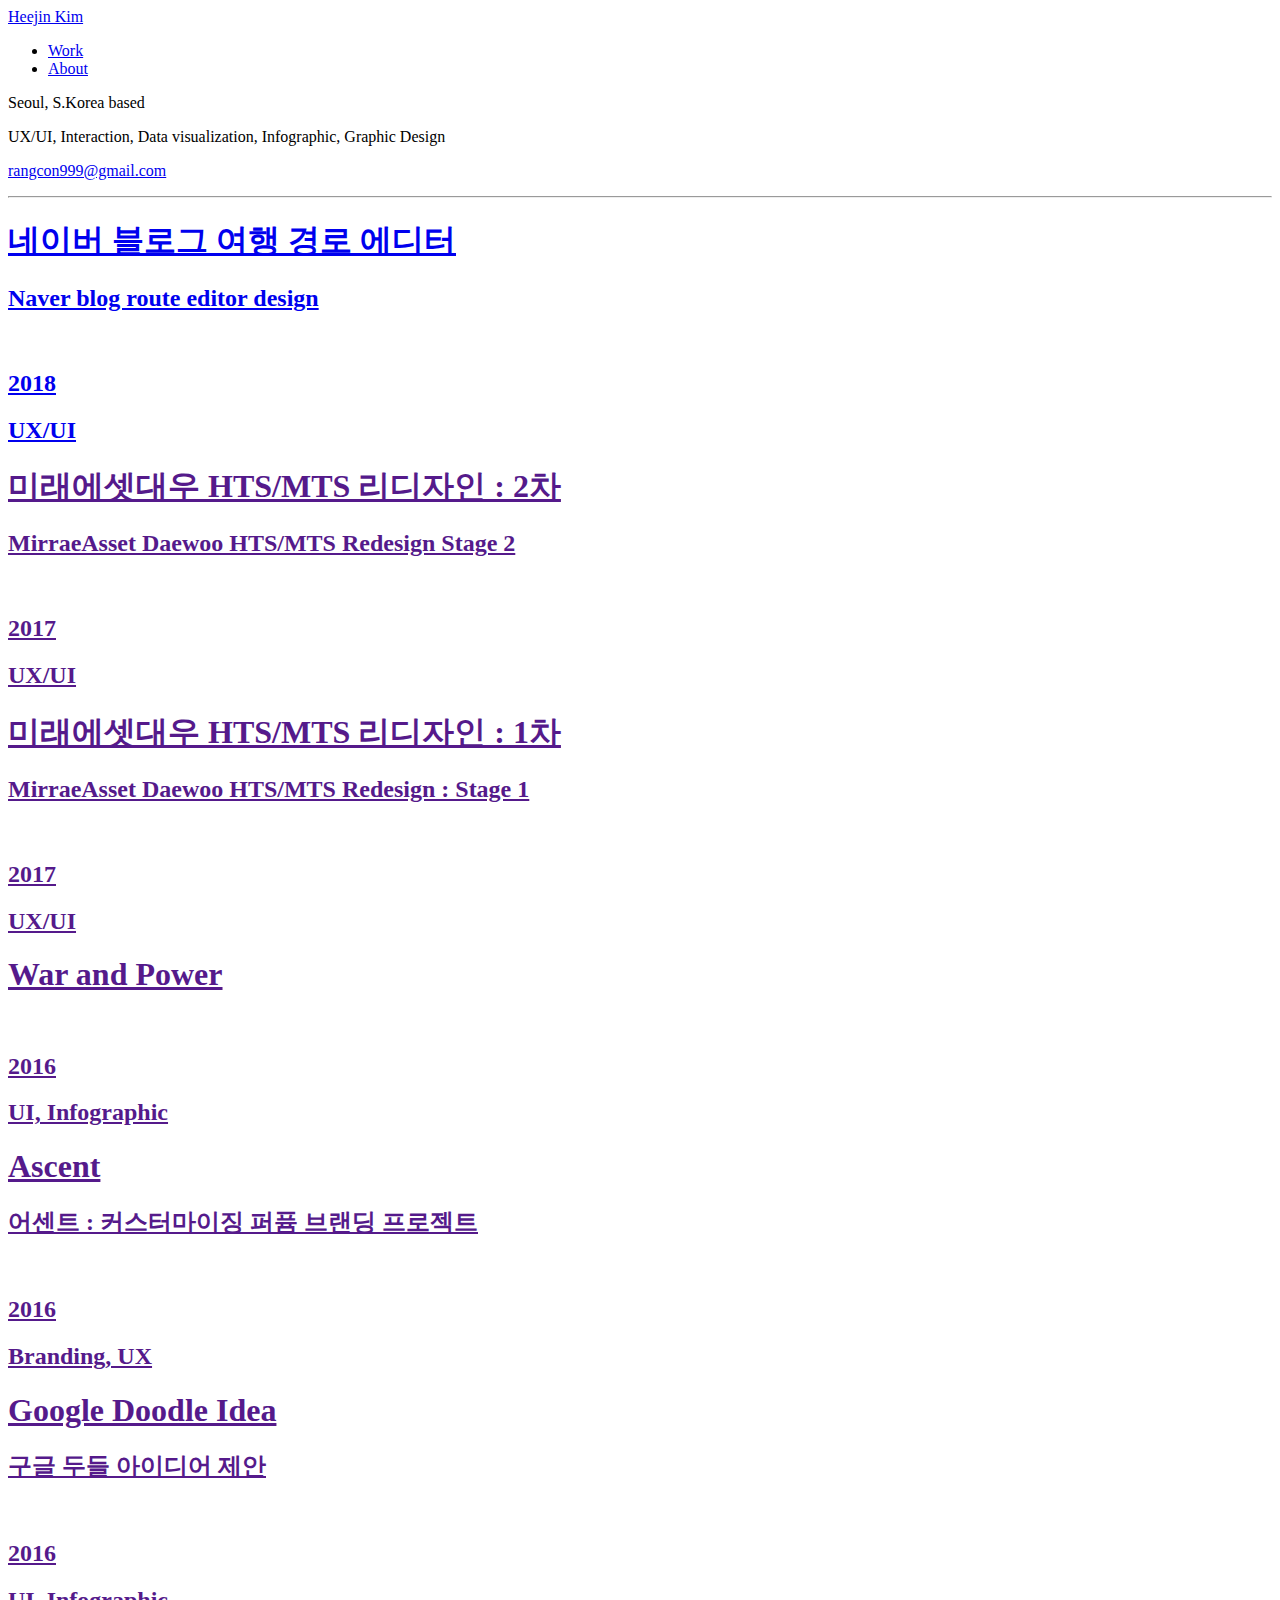
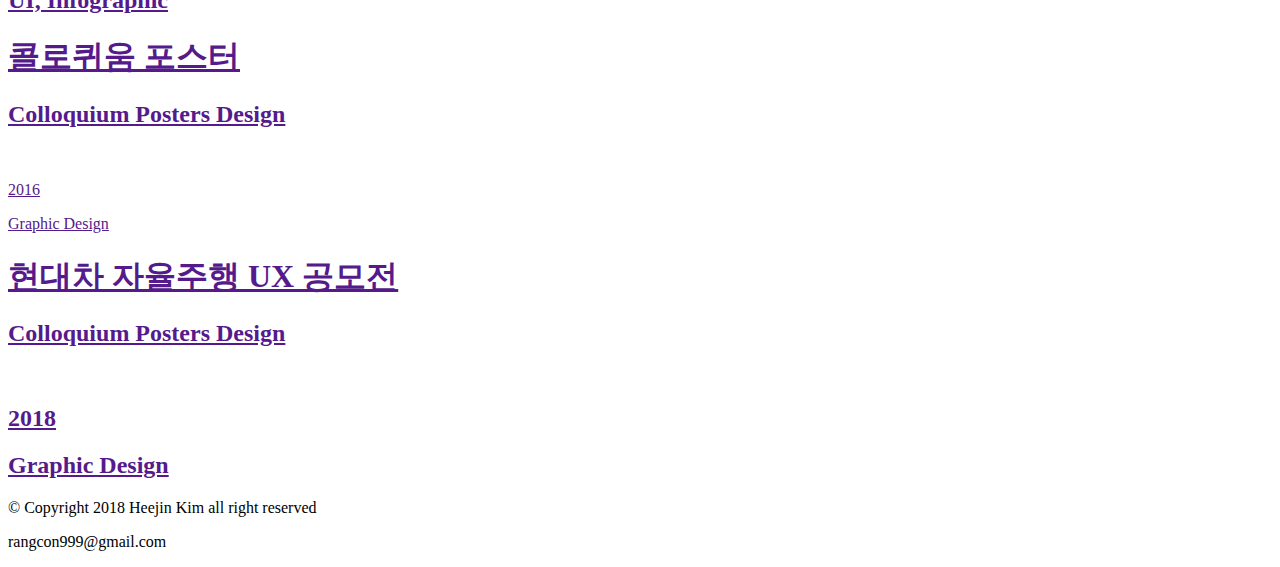
==== index.html @ 9793a9e3 "test commit" ====
<!DOCTYPE html>
<html lang="en">
<head>
	<meta charset="UTF-8">
	<meta name="viewport" content="width=device-width, initial-scale=1.0">
	<title>Heejin Kim</title>
	<link rel="stylesheet" href="reset.css">
	<link rel="stylesheet" href="style.css">

	<link rel="shortcut icon" href="img/favicon.ico">

</head>
<body>
	<div id="wrap">
		<header>
			<a href="index.html" class="title">
				Heejin Kim
			</a>
			<nav>
				<ul class="nav-items">
					<li><a href="index.html">Work</a></li>
					<li><a href="about.html">About</a></li>
				<!-- 	<li><a href="">CV</a></li> -->
				</ul>
			</nav>
		</header>
	</div>

	<div id="content-wrap">
		
		<section>
			<article id="intro">
				<p>Seoul, S.Korea based</p>
				<p>UX/UI, Interaction, Data visualization, Infographic, Graphic Design</p>
				<a href="mailto:rangcon999@gmail.com"><p>rangcon999@gmail.com</p></a>
			</article>

			<hr class="one">
		</section>

		<section id="pjs">
			<a href="naver.com">
			<div class="pj1">
			<article id="pj1">
				<h1>네이버 블로그 여행 경로 에디터</h1>
				<h2>Naver blog route editor design</h2>
				<br>
				<h2>2018</h2>
				<h2>UX/UI</h2>
			</article>
			</div>
			</a>

			<a href="">
			<div class="pj2">
				<article id="pj2">
					<h1>미래에셋대우 HTS/MTS 리디자인 : 2차</h1>
					<h2>MirraeAsset Daewoo HTS/MTS Redesign Stage 2</h2>
					<br>
					<h2>2017</h2>
					<h2>UX/UI</h2>
				</article>
			</div>
			</a>
			
			<a href="">
			<div class="pj3">
			<article id="pj3">
				<h1>미래에셋대우 HTS/MTS 리디자인 : 1차</h1>
				<h2>MirraeAsset Daewoo HTS/MTS Redesign : Stage 1</h2>
				<br>
				<h2>2017</h2>
				<h2>UX/UI</h2>
			</article>
			</div>
			</a>

			<a href="">
			<div class="pj4">
			<article id="pj4">
				<h1>War and Power</h1>
				<br>
				<h2>2016</h2>
				<h2>UI, Infographic</h2>
			</article>
			</div>
			</a>


			<a href="">
			<div class="pj5">
			<article id="pj5">
				<h1>Ascent</h1>
				<h2>어센트 : 커스터마이징 퍼퓸 브랜딩 프로젝트</h2>
				<br>
				<h2>2016</h2>
				<h2>Branding, UX</h2>
			</article>
			</div>
			</a>

			<a href="">
			<div class="pj6">
			<article id="pj6">
				<h1>Google Doodle Idea</h1>
				<h2>구글 두들 아이디어 제안</h2>
				<br>
				<h2>2016</h2>
				<h2>UI, Infographic</h2>
			</article>
	 		</div>
			</a>

			<a href="">
			<div class="pj7">
			<article id="pj7">
				<h1>콜로퀴움 포스터</h1>
				<h2>Colloquium Posters Design</h2>
				<p><br></p>
				<p>2016</p>
				<p>Graphic Design</p>
			</article>
			</div>
			</a>

			<a href="">
			<div class="pj8">
			<article id="pj8">
				<h1>현대차 자율주행 UX 공모전</h1>
				<h2>Colloquium Posters Design</h2>
				<br>
				<h2>2018</h2>
				<h2>Graphic Design</h2>
			</article>
			</div>
			</a>

		</section>
	</div>

	<footer>
		<p>© Copyright 2018 Heejin Kim all right reserved</p>
		<p>rangcon999@gmail.com</p>
	</footer>
</body>
</html>
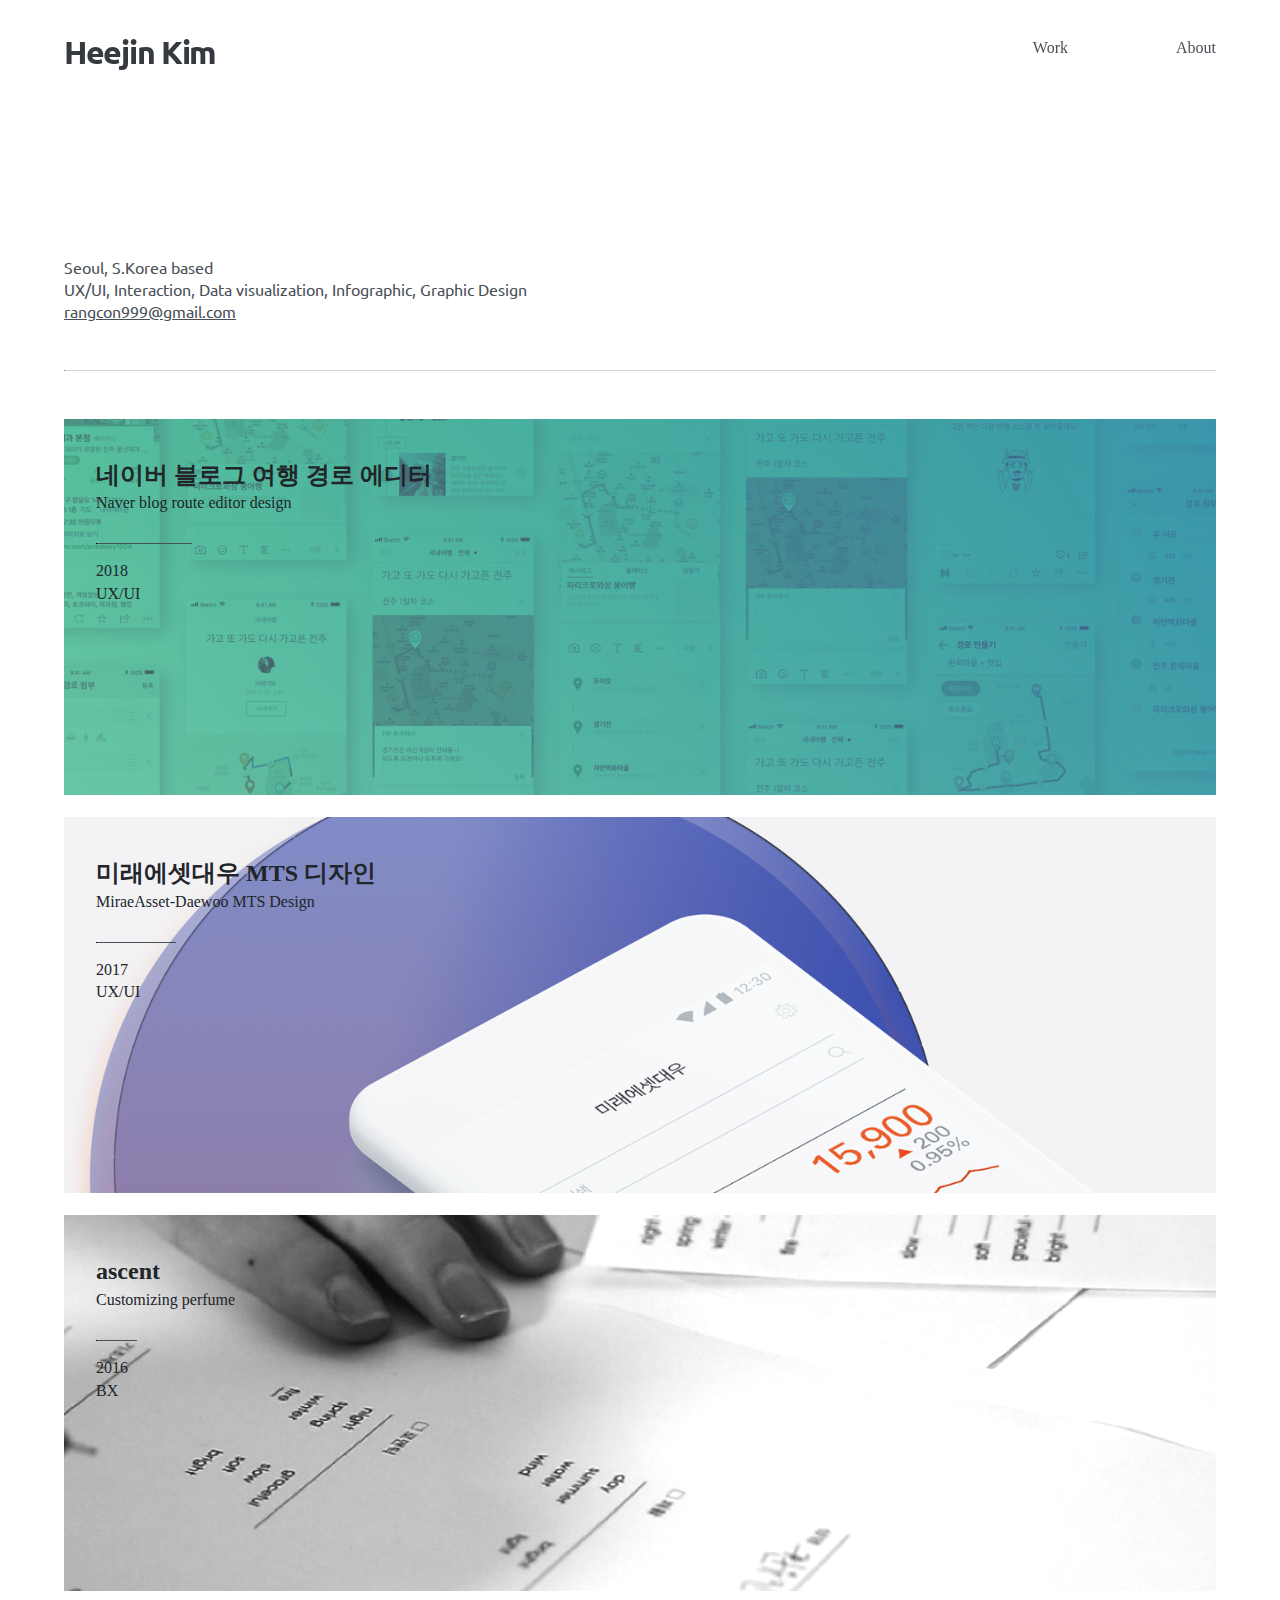
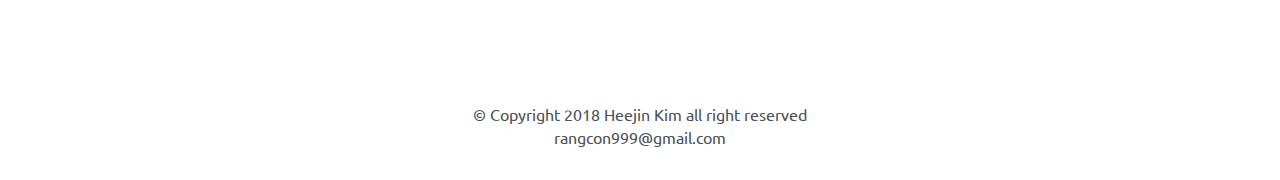
==== commit 031945fc: "modify README" ====
--- a/index.html
+++ b/index.html
@@ -39,7 +39,72 @@
 		</section>
 
 		<section id="pjs">
-			<a href="naver.com">
+			<a href="p_naver.html">
+			<div class="naver">
+				<div class="thumbnail-wrapper">
+				<img src="img/naver/thumbnail.png" alt="네이버 경로지도">
+				</div>
+
+				<div class="text-wrapper">
+				<article id="pjs">
+					<h1>네이버 블로그 여행 경로 에디터</h1>
+					<h2>Naver blog route editor design</h2>
+					<br>
+					<hr class="three">
+					<h2>2018</h2>
+					<h2>UX/UI</h2>
+				</article>
+				</div>
+			</div>
+			</a>
+		</section>
+
+		<section id="pjs">
+			<a href="p_mirae.html">
+			<div class="mirae">
+				<div class="thumbnail-wrapper">
+				<img src="img/mirae/thumbnail.png" alt="미래에셋대우 MTS">
+				</div>
+
+				<div class="text-wrapper">
+				<article id="pjs">
+					<h1>미래에셋대우 MTS 디자인</h1>
+					<h2>MiraeAsset-Daewoo MTS Design</h2>
+					<br>
+					<hr class="three">
+					<h2>2017</h2>
+					<h2>UX/UI</h2>
+				</article>
+				</div>
+			</div>
+			</a>
+		</section>
+
+		<section id="pjs">
+			<a href="p_ascent.html">
+			<div class="ascent">
+				<div class="thumbnail-wrapper">
+				<img src="img/asc/thumbnail.png" alt="Ascent">
+				</div>
+
+				<div class="text-wrapper">
+				<article id="pjs">
+					<h1>ascent</h1>
+					<h2>Customizing perfume</h2>
+					<br>
+					<hr class="three">
+					<h2>2016</h2>
+					<h2>BX</h2>
+				</article>
+				</div>
+			</div>
+			</a>
+		</section>
+
+	</div>
+
+<!-- 		<section id="pjs">
+			<a href="p_naver.html">
 			<div class="pj1">
 			<article id="pj1">
 				<h1>네이버 블로그 여행 경로 에디터</h1>
@@ -51,41 +116,18 @@
 			</div>
 			</a>
 
-			<a href="">
-			<div class="pj2">
-				<article id="pj2">
-					<h1>미래에셋대우 HTS/MTS 리디자인 : 2차</h1>
-					<h2>MirraeAsset Daewoo HTS/MTS Redesign Stage 2</h2>
-					<br>
-					<h2>2017</h2>
-					<h2>UX/UI</h2>
-				</article>
-			</div>
-			</a>
 			
 			<a href="">
 			<div class="pj3">
 			<article id="pj3">
-				<h1>미래에셋대우 HTS/MTS 리디자인 : 1차</h1>
-				<h2>MirraeAsset Daewoo HTS/MTS Redesign : Stage 1</h2>
+				<h1>미래에셋대우 MTS 리디자인</h1>
+				<h2>MirraeAsset Daewoo MTS Redesign</h2>
 				<br>
 				<h2>2017</h2>
 				<h2>UX/UI</h2>
 			</article>
 			</div>
 			</a>
-
-			<a href="">
-			<div class="pj4">
-			<article id="pj4">
-				<h1>War and Power</h1>
-				<br>
-				<h2>2016</h2>
-				<h2>UI, Infographic</h2>
-			</article>
-			</div>
-			</a>
-
 
 			<a href="">
 			<div class="pj5">
@@ -99,44 +141,7 @@
 			</div>
 			</a>
 
-			<a href="">
-			<div class="pj6">
-			<article id="pj6">
-				<h1>Google Doodle Idea</h1>
-				<h2>구글 두들 아이디어 제안</h2>
-				<br>
-				<h2>2016</h2>
-				<h2>UI, Infographic</h2>
-			</article>
-	 		</div>
-			</a>
-
-			<a href="">
-			<div class="pj7">
-			<article id="pj7">
-				<h1>콜로퀴움 포스터</h1>
-				<h2>Colloquium Posters Design</h2>
-				<p><br></p>
-				<p>2016</p>
-				<p>Graphic Design</p>
-			</article>
-			</div>
-			</a>
-
-			<a href="">
-			<div class="pj8">
-			<article id="pj8">
-				<h1>현대차 자율주행 UX 공모전</h1>
-				<h2>Colloquium Posters Design</h2>
-				<br>
-				<h2>2018</h2>
-				<h2>Graphic Design</h2>
-			</article>
-			</div>
-			</a>
-
-		</section>
-	</div>
+		</section> -->
 
 	<footer>
 		<p>© Copyright 2018 Heejin Kim all right reserved</p>
--- a/style.css
+++ b/style.css
@@ -0,0 +1,517 @@
+@import url('https://fonts.googleapis.com/css?family=Ubuntu:300,400,700');
+@import url('https://spoqa.github.io/spoqa-han-sans/css/SpoqaHanSans-kr.css');
+
+body {
+	font-family: 'Spoqa Han Sans', 'Sans-serif'; 
+	background-color: #fff;
+	line-height: 1.3;
+
+}
+
+a {
+	color: #495057;
+	line-height: 1.3;
+}
+
+p {
+	color: #495057;
+}
+
+header {
+	z-index: 20000;
+	width:100%;
+	height: 6rem;
+	position: fixed;
+	top: 0;
+	background:linear-gradient(to bottom, rgba(255,255,255,1) 50%,rgba(255,255,255,0) 100%); 
+}
+
+nav {
+	float: right;
+}
+
+hr {
+	border-top: 1px solid #ccc; background: transparent;
+}
+
+img {
+	vertical-align: bottom;
+}
+
+/*a {
+	text-decoration:none;
+	color: #343a40;
+
+}*/
+
+.title {
+	text-decoration:none;
+	color: #343a40;
+	display: inline-block;
+	height: 6rem;
+	margin: 2rem 0 2rem 4rem;
+	font-family: 'Ubuntu', sans-serif;
+	font-weight: 700;
+	font-size: 2rem;
+	letter-spacing: -0.08rem;
+
+}
+
+.title:hover {
+	color: #364fc7;
+	transition: all 0.4s;
+}
+
+.nav-items > li {
+	display: inline-block;
+	font-family: 'Ubuntu', sans-serif;
+}
+
+.nav-items > li > a {
+	text-decoration:none;
+	line-height: 6rem;
+	padding: 0 4rem 0 2.5rem;
+	color: #495057;
+	font-family: 'Spoqa Han Sans', 'Sans-serif';
+	font-size: 1rem;
+}
+
+.nav-items > li > a:hover {
+	color: #dee2e6;
+	transition: all 0.2s;
+}
+
+.one {
+	border-bottom: 0; margin-top: 3rem; margin-bottom: 3rem;
+	border-color: #ced4da;
+}
+
+.two {
+	border-bottom: 0; margin-bottom: 1rem;
+	border-color: #ced4da;
+}
+
+.three {
+	border-bottom: 0;
+	border-color: #495057;
+	width: 28%;
+	margin-left: 0;
+	margin-bottom: 1rem;
+}
+
+#content-wrap {
+	margin: 16rem 4rem 4rem 4rem;
+}
+
+#content-wrap > #logo {
+	margin-top: -6rem;
+	padding-bottom: 7rem; 
+	float: center;
+	text-align: center;
+	line-height: 1.4;
+}
+
+#content-wrap > #logo > h1 {
+	letter-spacing: -0.09rem;
+	font-weight: 700;
+	font-size: 1.5rem;
+}
+
+#content-wrap > #logo > p {
+	letter-spacing: -0.02rem;
+	color: #adb5bd;
+}
+
+#intro {
+	font-family: 'Ubuntu', sans-serif;
+	font-weight: 
+	line-height: 1.4;
+	font-color: #868e96;
+}
+
+/*article {
+	height: 4rem;
+	display: inline-block;
+	margin-bottom: 1.5rem;
+}*/
+
+/*#pjs > article {
+	background-color: gray;
+	width: 92%;
+	height: 20rem;
+	display: inline-block;
+	padding: 4%;
+	margin:auto;
+	
+}
+*/
+
+section#pjs > a {
+	color: #212529;
+}
+
+/*section#pjs img {
+	width: 100%;
+	overflow: hidden;
+
+}
+*/
+article > h1 {
+	font-size: 1.5rem;
+	line-height: 1.4;
+	font-weight: 600;
+	font-color: #495057;
+}
+
+article > h2 {
+	font-size: 1rem;
+	line-height: 1.4;
+	font-weight: 400;
+	font-color: #495057;
+}
+
+article > p {
+	font-size: 1rem;
+	line-height: 1.4;
+	font-weight: 400;
+	font-color: #495057;
+}
+
+
+
+/*div.naver {
+	background-image: url(img/naver/thumbnail.png);
+	background-size: cover; 
+    background-position: center;
+    background-repeat: no-repeat;
+	width: 92%;
+	height: 20rem;
+	display: inline-block;
+	padding: 4%;
+	margin-bottom: 1.5rem;
+	-webkit-transition: .3s ease-in-out;
+	transition: .3s ease-in-out;
+}*/
+
+/*div.naver:hover {
+	 -webkit-filter: brightness(110%) saturate(25%);
+	 filter: brightness(110%) saturate(25%);
+}*/
+
+.naver {
+	position: relative;
+}
+
+.mirae {
+	position: relative;
+}
+
+.ascent {
+	position: relative;
+}
+
+.ascent img {
+	filter:brightness(160%);
+}
+
+
+.thumbnail-wrapper {
+	width: 100%;
+	height: 23.5rem;
+	overflow: hidden;
+}
+
+.thumanail-wrapper img:hover {
+	 -webkit-filter: brightness(110%) saturate(25%);
+	 filter: brightness(110%) saturate(25%);
+}
+
+.text-wrapper {
+	position: absolute;
+	top: 2.5rem;
+	left: 2rem;
+}
+
+#pjs {
+	margin-bottom: 1.4rem;
+}
+
+#pjs img {
+	max-width: 100%;
+	-webkit-transform: scale(1);
+	transform: scale(1);
+	-webkit-transition: .3s ease-in-out;
+	transition: .3s ease-in-out;
+}
+
+#pjs img:hover {
+	-webkit-transform: scale(1.2);
+	transform: scale(1.2);
+	filter:brightness(110%) saturate(25%) blur(5px);
+}
+
+/*div.pj2 {
+	background-image: url("https://webgradients.com/public/webgradients_png/032%20Sharpeye%20Eagle.png");
+	background-size: cover; 
+    background-position: center;
+    background-repeat: no-repeat;
+	width: 92%;
+	height: 20rem;
+	display: inline-block;
+	padding: 4%;
+	margin-bottom: 1.5rem;
+	-webkit-transition: .3s ease-in-out;
+	transition: .3s ease-in-out;
+}
+
+div.pj2:hover {
+	 -webkit-filter: brightness(110%) saturate(25%);
+	 filter: brightness(110%) saturate(25%);
+}*/
+
+footer {
+	text-align: center;
+	margin: 7rem 4rem 2rem 4rem;
+	font-family: 'Ubuntu', sans-serif;
+	font-color: blue;
+	line-height: 1.4;
+	/*background-color: blue;*/
+}
+
+/*-----------------about page*/
+
+section#logo {
+	color: #343a40;
+	margin-bottom: -4rem;
+}
+
+section#about {
+	margin-top : -2rem;
+	margin-bottom: 14rem;
+}
+
+.about1 a:hover {
+	color: #adb5bd;
+	transition: all 0.3s
+}
+
+ul {
+	list-style: none;
+}
+
+div.about1 {
+	width: 40%;
+	margin: 0 auto 5rem;
+	word-break: break-all;
+	line-height: 1.5;
+}
+
+div.skill {
+	width: 49%;
+	display: inline-block;
+
+	line-height: 1.5;
+}
+
+section#about h1 {
+	font-weight: 400;
+	font-size: 1.2rem;
+	color: #343a40;
+}
+
+div.skill ul {
+	color:#adb5bd;
+}
+
+div.experience {
+	width: 49%;
+	display: inline-block;
+	float: right;
+
+	line-height: 1.5;
+}
+
+div.experience > ul {
+	color: #343a40;
+	font-weight: 400;
+}
+
+div.experience ul li {
+	padding-left: 0.5rem;
+	color: #adb5bd;
+	font-weight: 400;
+}
+
+/*------------------project page*/
+
+div#project-wrap {
+	margin: 8rem 4rem 4rem 6rem;
+	/*background-color: blue;*/
+	width: 65%;
+	background-color:rgba(255, 255, 255, .8);
+	display: inline-block;
+	z-index: 1000;
+	position: relative;
+	padding: 2rem;
+
+}
+
+#project-wrap section {
+	margin-bottom: 5rem;
+}
+
+#text {
+	line-height: 2rem;
+	white-space: pre-wrap;
+}
+
+section.overlook {
+	color: black;
+/*	background-color: gray;*/
+	width: 100%;
+}
+
+section#name {
+	margin-bottom: 1rem;
+}
+
+.overlook h1 {
+	font-weight: 300;
+	font-size: 1.5rem;
+	line-height: 1.5;
+}
+
+.overlook h2 {
+	color: #adb5bd;
+	line-height: 1.5;
+}
+
+.overlook h2#title {
+	color: #343a40;
+	font-size: 1rem;
+}
+
+.imgcont {
+	margin: 8rem 4rem 0 4rem;
+	z-index: 1;
+}
+
+.imgcont img{
+	width: 100%;
+}
+
+div#overview {
+	width: 40rem;
+	padding: 6rem;
+	margin: auto;
+	line-height: 1.8rem;
+}
+
+/*----------------media query start*/
+
+@media screen and (max-width: 806px) {
+	
+/*	#wrap {
+		}*/
+
+	header {
+		height: 4rem;
+		background-color: rgba(255, 255, 255, 0.8);
+		box-shadow: 0 2px 7px 0 rgba(0, 0, 0, 0.09);
+	
+	}
+
+
+	
+	.title {
+	display: inline-block;
+	height: 4rem;
+	margin: 1rem 0 0 1.2rem;
+	font-family: 'Ubuntu', sans-serif;
+	font-weight: 700;
+	font-size: 1.5rem;
+	letter-spacing: -0.08rem;
+
+	}
+
+	nav {
+		float: right;
+		height: 4rem;
+	}
+
+	.nav-items > li > a {
+		line-height: 4rem;
+		font-size: 0.8rem;
+		padding: 0 1.4rem 0 0.5rem;
+	}
+	
+	#content-wrap {
+	margin: 7rem 1.4rem 1.4rem 1.4rem;
+}
+
+	#content-wrap > #logo {
+	margin-top: 1rem;
+	padding-bottom: 7rem; 
+	}
+
+	#pjs {
+	margin-bottom: 1rem;
+	}
+
+	#pjs img {
+	max-width: 120%;
+	/*height: auto;*/
+	}
+
+	.thumbnail-wrapper {
+		width: 100%;
+		height: 12rem;
+		overflow: hidden;
+	}
+
+
+	.text-wrapper {
+		position: absolute;
+		top: 1.2rem;
+		left: 1rem;
+	}
+	
+
+
+/*	.thumbnail-wrapper img {
+		width: 120%;
+	}*/
+
+	div.about1{
+		width: 90%;
+	}
+
+	div.skill{
+		margin-top: 3rem;
+		display: block;
+		width: 100%
+	}
+	div.experience{
+		display: block;
+		width: 100%;
+		margin-top: 3rem;
+		margin-bottom: 6rem;
+	}
+
+	div#project-wrap {
+	margin: 6rem 1.4rem 1.4rem 1.4rem;
+	width: 90%;
+	display: inline-block;
+	position: relative;
+	padding: 0;
+	}
+
+	.imgcont {
+	margin: 0;
+	z-index: 1;
+	display: block;
+}
+
+}
+
+/*----------------media query end*/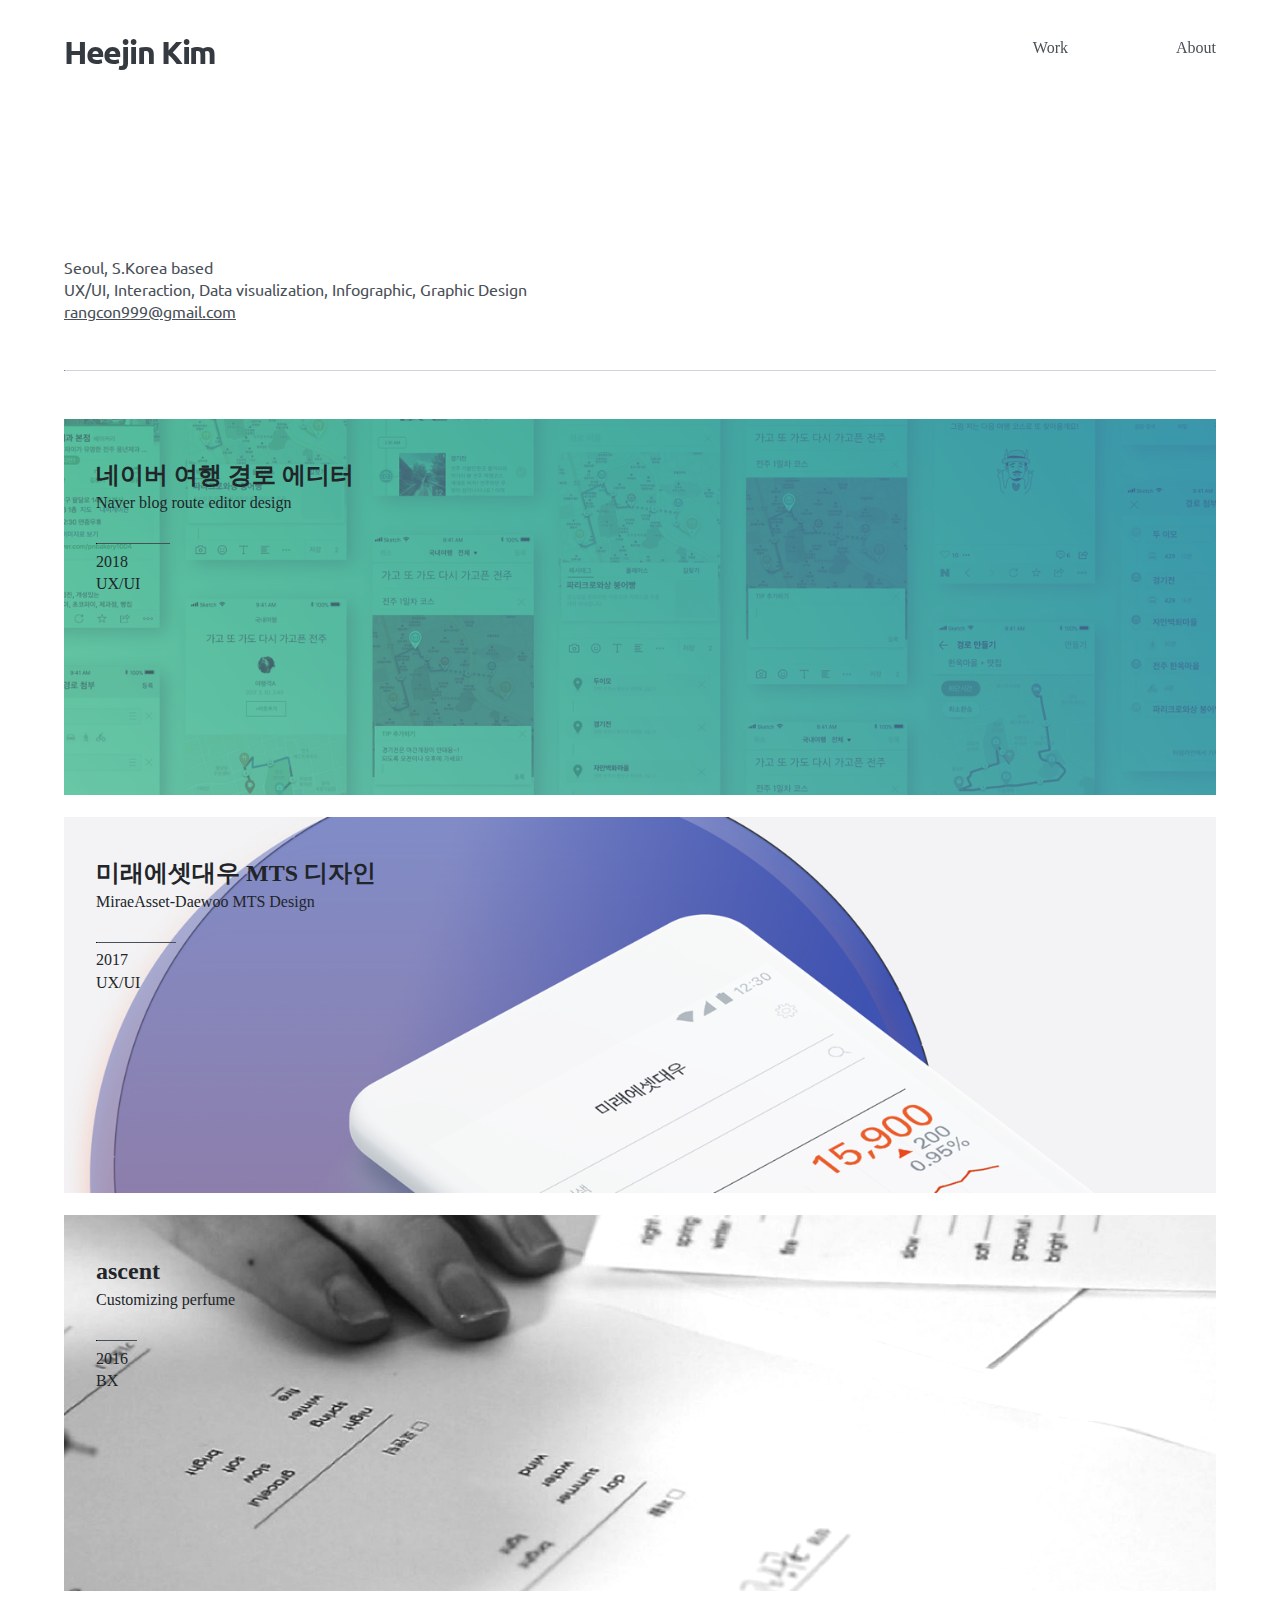
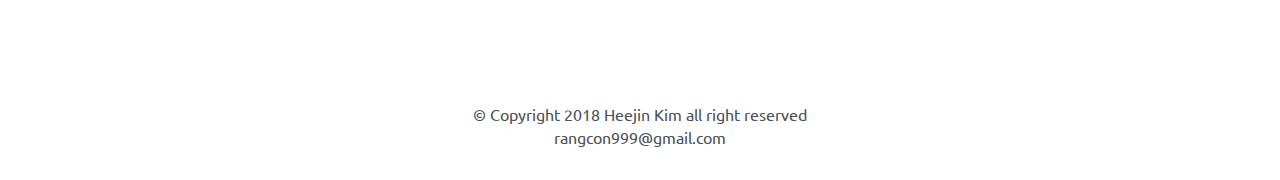
==== commit 2a62e65f: "test commit" ====
--- a/index.html
+++ b/index.html
@@ -47,10 +47,10 @@
 
 				<div class="text-wrapper">
 				<article id="pjs">
-					<h1>네이버 블로그 여행 경로 에디터</h1>
+					<h1>네이버 여행 경로 에디터</h1>
 					<h2>Naver blog route editor design</h2>
 					<br>
-					<hr class="three">
+					<hr class="four">
 					<h2>2018</h2>
 					<h2>UX/UI</h2>
 				</article>
@@ -71,7 +71,7 @@
 					<h1>미래에셋대우 MTS 디자인</h1>
 					<h2>MiraeAsset-Daewoo MTS Design</h2>
 					<br>
-					<hr class="three">
+					<hr class="four">
 					<h2>2017</h2>
 					<h2>UX/UI</h2>
 				</article>
@@ -92,7 +92,7 @@
 					<h1>ascent</h1>
 					<h2>Customizing perfume</h2>
 					<br>
-					<hr class="three">
+					<hr class="four">
 					<h2>2016</h2>
 					<h2>BX</h2>
 				</article>
--- a/style.css
+++ b/style.css
@@ -99,6 +99,14 @@
 	margin-bottom: 1rem;
 }
 
+.four {
+	border-bottom: 0;
+	border-color: #495057;
+	width: 28%;
+	margin-left: 0;
+	margin-bottom: 0.4rem;
+}
+
 #content-wrap {
 	margin: 16rem 4rem 4rem 4rem;
 }
@@ -454,6 +462,14 @@
 	padding-bottom: 7rem; 
 	}
 
+	.text-wrapper h1 {
+		font-size: 1.2rem;
+	}
+
+	.text-wrapper h2 {
+		font-size: 0.9rem;
+	}
+
 	#pjs {
 	margin-bottom: 1rem;
 	}
